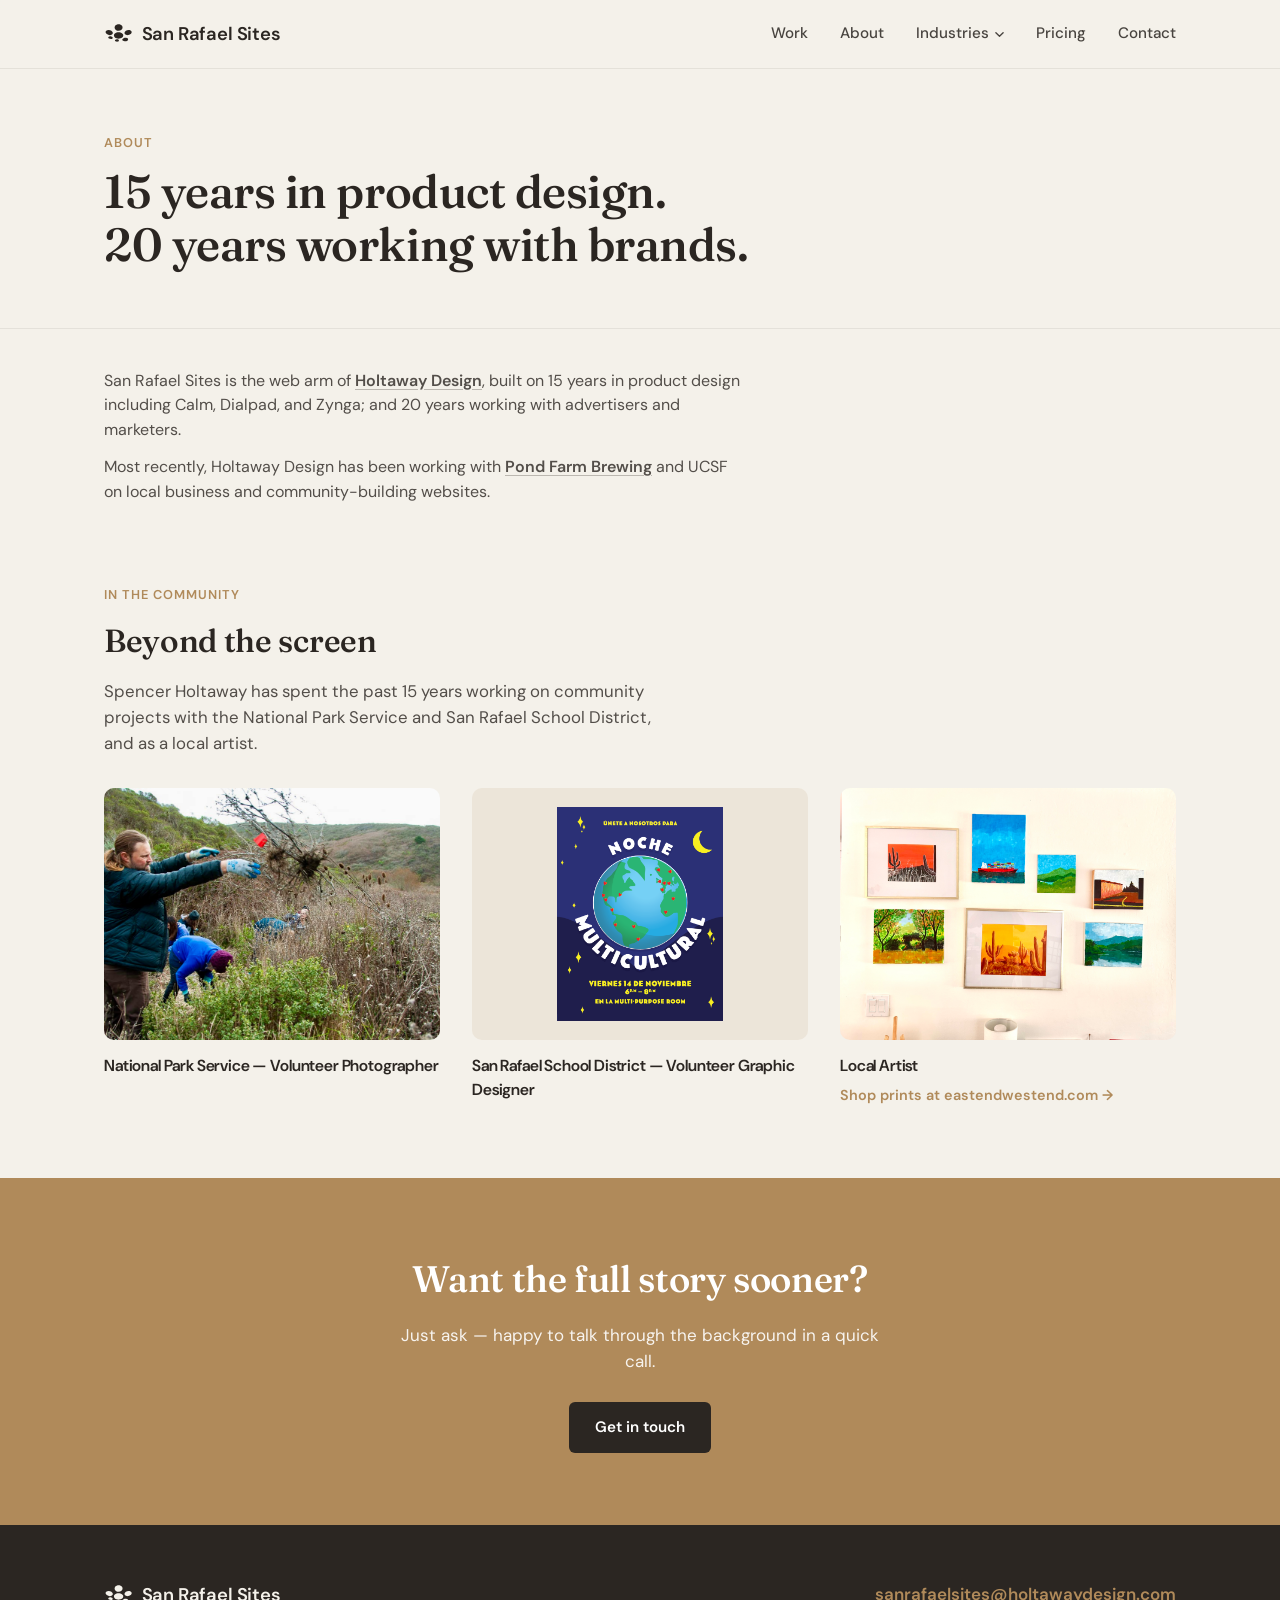
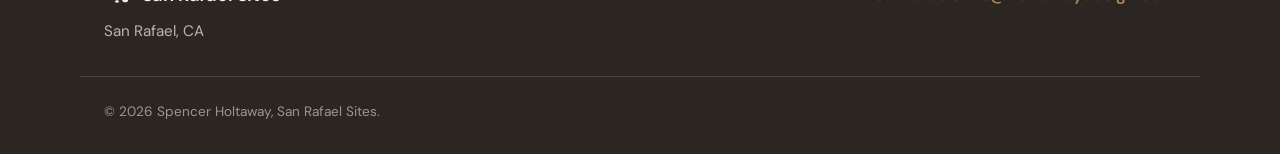
==== about/index.html @ 06382123 "Rename "Restaurants" to "Restaurants & Bars" in nav dropdown Matches the label already used everywhe" ====
<!DOCTYPE html>
<html lang="en">
<head>
  <meta charset="UTF-8">
  <meta name="viewport" content="width=device-width, initial-scale=1.0">
  <title>About | San Rafael Sites</title>
  <meta name="description" content="San Rafael Sites is a small web design studio in San Rafael, CA — 15 years in product design, 20 years working with brands.">
  <link rel="canonical" href="https://www.sanrafaelsites.com/about/">
  <link rel="icon" type="image/svg+xml" href="/assets/img/favicon.svg">

  <meta property="og:type" content="website">
  <meta property="og:site_name" content="San Rafael Sites">
  <meta property="og:title" content="About | San Rafael Sites">
  <meta property="og:description" content="San Rafael Sites is a small web design studio in San Rafael, CA — 15 years in product design, 20 years working with brands.">
  <meta property="og:url" content="https://www.sanrafaelsites.com/about/">
  <meta property="og:image" content="https://www.sanrafaelsites.com/assets/img/social/og-image.png">
  <meta name="twitter:card" content="summary_large_image">
  <meta name="twitter:title" content="About | San Rafael Sites">
  <meta name="twitter:description" content="San Rafael Sites is a small web design studio in San Rafael, CA — 15 years in product design, 20 years working with brands.">
  <meta name="twitter:image" content="https://www.sanrafaelsites.com/assets/img/social/og-image.png">

  <link rel="preconnect" href="https://fonts.googleapis.com">
  <link rel="preconnect" href="https://fonts.gstatic.com" crossorigin>
  <link href="https://fonts.googleapis.com/css2?family=DM+Sans:ital,opsz,wght@0,9..40,400;0,9..40,500;0,9..40,600;0,9..40,700;1,9..40,400&family=Fraunces:ital,opsz,wght,SOFT,WONK@0,9..144,400..600,0,0..1;0,9..144,400..600,100,0..1&display=swap" rel="stylesheet">

  <link rel="stylesheet" href="/styles.css">

  <script type="application/ld+json">
  {
    "@context": "https://schema.org",
    "@type": "ProfessionalService",
    "name": "San Rafael Sites",
    "description": "San Rafael Sites is a small web design studio in San Rafael, CA — 15 years in product design, 20 years working with brands.",
    "url": "https://www.sanrafaelsites.com/about/",
    "image": "https://www.sanrafaelsites.com/assets/img/social/og-image.png",
    "email": "sanrafaelsites@holtawaydesign.com",
    "priceRange": "$$",
    "areaServed": [
      { "@type": "City", "name": "San Rafael" },
      { "@type": "AdministrativeArea", "name": "Marin County" },
      { "@type": "AdministrativeArea", "name": "Bay Area" }
    ],
    "address": {
      "@type": "PostalAddress",
      "addressLocality": "San Rafael",
      "addressRegion": "CA",
      "addressCountry": "US"
    }
  }
  </script>
</head>
<body id="top">

  <svg style="display:none" aria-hidden="true">
    <symbol id="srs-mark" viewBox="212.42 -0.8 112.48 72.29">
      <path d="M274.15,57.89c-6.45.72-14.02-.71-18.76-5.46-4.43-4.44-4.08-10.72.52-14.89,5.87-5.31,15.29-6.22,22.63-4.05,5.73,1.69,12.43,6.38,11.31,13.21-1.18,7.09-9.39,10.5-15.71,11.2ZM301.5,54.51c-3.47-.47-7.2.03-10.38,1.51-3.76,1.75-7.57,6.1-3.68,9.8,2.76,2.61,7.33,3.02,10.94,2.62,4-.44,9.39-2.24,10.83-6.41,1.56-4.61-4.12-7.02-7.72-7.51ZM317.53,24.1c-5.54-2.1-12.37-.84-17.2,2.43-4.25,2.88-7.74,8.57-4,13.32,3.03,3.86,8.76,4.59,13.3,3.94,5.39-.77,11.57-3.86,13.56-9.28,1.71-4.67-1.33-8.77-5.66-10.41ZM282.57,22.49c4.4-3.77,5.88-9.95,2.85-15.06-3.49-5.87-11.04-8.23-17.52-7.19-6.7,1.07-13.42,6.31-12.97,13.67.82,13.04,19.2,15.82,27.64,8.58ZM221.32,26.53c-8.9,8.97,7.42,17.54,14.89,17.47,5.34-.05,12.51-2.95,11.77-9.49-1.27-10.76-19.53-15.17-26.66-7.98ZM239.02,48.65c-2.89-.38-7.25-.04-8.96,2.78-1.56,2.57.46,5.13,2.63,6.5,3.34,2.1,15.98,3.64,14.72-3.51-.68-3.61-5.2-5.35-8.39-5.77ZM265.76,60.71c-2.78-.35-6.73.02-8.69,2.33-1.69,2-.7,4.17,1.28,5.5,3.24,2.17,13.98,2.95,14.14-2.97-.04-3.18-4.18-4.54-6.72-4.86Z"/>
    </symbol>
  </svg>

  <header class="nav">
    <div class="wrap nav__inner">
      <a class="logo logo--row" href="/" aria-label="San Rafael Sites — home">
        <svg class="mark-icon" aria-hidden="true"><use href="#srs-mark"></use></svg>
        <span class="wordmark">San Rafael Sites</span>
      </a>

      <button class="nav__toggle" id="navToggle" aria-expanded="false" aria-controls="navMenu" aria-label="Toggle menu">
        <span></span><span></span><span></span>
      </button>

      <nav class="nav__links" id="navMenu">
        <a href="/work/">Work</a>
        <a href="/about/">About</a>
        <div class="nav__dropdown" id="navDropdown">
          <button class="nav__dropdown-toggle" id="dropdownToggle" type="button" aria-expanded="false" aria-controls="dropdownMenu">
            Industries
            <svg class="nav__dropdown-caret" viewBox="0 0 10 6" fill="none" aria-hidden="true"><path d="M1 1l4 4 4-4" stroke="currentColor" stroke-width="1.5" stroke-linecap="round" stroke-linejoin="round"/></svg>
          </button>
          <ul class="nav__dropdown-menu" id="dropdownMenu">
            <li><a href="/community-education/">Community &amp; Education</a></li>
            <li><a href="/dental-medical/">Dental &amp; Medical</a></li>
            <li><a href="/contractors/">Contractors</a></li>
            <li><a href="/salons/">Salons</a></li>
            <li><a href="/restaurants/">Restaurants &amp; Bars</a></li>
            <li><a href="/therapists/">Therapists</a></li>
          </ul>
        </div>
        <a href="/#pricing">Pricing</a>
        <a href="/#contact">Contact</a>
      </nav>
    </div>
  </header>

  <main>

    <section class="industry-hero">
      <div class="wrap">
        <p class="eyebrow">About</p>
        <h1>15 years in product design.<br>20 years working with brands.</h1>
      </div>
    </section>

    <section class="credibility-anchor">
      <div class="wrap">
        <p>San Rafael Sites is the web arm of <a href="https://www.holtawaydesign.com" target="_blank" rel="noopener">Holtaway Design</a>, built on 15 years in product design including Calm, Dialpad, and Zynga; and 20 years working with advertisers and marketers.</p>
        <p>Most recently, Holtaway Design has been working with <a href="/work/#pond-farm">Pond Farm Brewing</a> and UCSF on local business and community-building websites.</p>
      </div>
    </section>

    <section class="about-community">
      <div class="wrap">
        <p class="eyebrow">In the community</p>
        <h2>Beyond the screen</h2>
        <p class="about-community__dek">Spencer Holtaway has spent the past 15 years working on community projects with the National Park Service and San Rafael School District, and as a local artist.</p>
        <div class="about-community__grid">
          <div class="about-community__item">
            <div class="about-community__media">
              <img src="/assets/img/about/nps/MUBE_200120_SHO-96.jpg" alt="Spencer Holtaway volunteer photography for the National Park Service" loading="lazy">
            </div>
            <h3>National Park Service — Volunteer Photographer</h3>
          </div>
          <div class="about-community__item">
            <div class="about-community__media about-community__media--fit">
              <img src="/assets/img/about/srsd/psq_join-us-for-mcnight_ES.png" alt="San Rafael School District volunteer work" loading="lazy">
            </div>
            <h3>San Rafael School District — Volunteer Graphic Designer</h3>
          </div>
          <div class="about-community__item">
            <div class="about-community__media">
              <img src="/assets/img/about/local-artist/IMG_5096.jpeg" alt="A local art print by Spencer Holtaway" loading="lazy">
            </div>
            <h3>Local Artist</h3>
            <p class="about-community__link"><a href="https://www.eastendwestend.com" target="_blank" rel="noopener">Shop prints at eastendwestend.com &rarr;</a></p>
          </div>
        </div>
      </div>
    </section>

    <section class="industry-cta" id="contact">
      <div class="wrap industry-cta__inner">
        <h2>Want the full story sooner?</h2>
        <p>Just ask — happy to talk through the background in a quick call.</p>
        <a class="btn btn--primary" href="mailto:sanrafaelsites@holtawaydesign.com?subject=Question%20about%20San%20Rafael%20Sites">Get in touch</a>
      </div>
    </section>

  </main>

  <footer class="footer">
    <div class="wrap footer__inner">
      <div class="footer__col">
        <a class="logo logo--row" href="/" aria-label="San Rafael Sites">
          <svg class="mark-icon" aria-hidden="true"><use href="#srs-mark"></use></svg>
          <span class="wordmark">San Rafael Sites</span>
        </a>
        <p class="footer__location">San Rafael, CA</p>
      </div>

      <div class="footer__col footer__contact">
        <p><a href="mailto:sanrafaelsites@holtawaydesign.com">sanrafaelsites@holtawaydesign.com</a></p>
      </div>
    </div>
    <div class="wrap">
      <p class="footer__copy">&copy; <span id="year"></span> Spencer Holtaway, San Rafael Sites.</p>
    </div>
  </footer>

  <script src="/script.js"></script>
</body>
</html>
---- styles.css ----
/* ---------- Variables ---------- */
:root {
  --off-white: #F4F1EA;
  --gold: #B08A5A;
  --pink: #C98B7A;
  --teal: #3E5C63;
  --ink: #2B2622;

  --accent: var(--gold);
  --accent-ink: #ffffff;

  --font-body: "DM Sans", system-ui, sans-serif;
  --font-head: "Fraunces", Georgia, serif;

  --wrap: 1120px;
  --gap: 1.5rem;
}

/* ---------- Reset ---------- */
* { box-sizing: border-box; }
html { scroll-behavior: smooth; }
body {
  margin: 0;
  background: var(--off-white);
  color: var(--ink);
  font-family: var(--font-body);
  font-size: 17px;
  line-height: 1.55;
  -webkit-font-smoothing: antialiased;
}
img, svg { max-width: 100%; display: block; }
a { color: inherit; text-decoration: none; }
ul, ol, dl { margin: 0; padding: 0; }
h1, h2, h3, p { margin: 0; }

.wrap {
  max-width: var(--wrap);
  margin: 0 auto;
  padding: 0 1.5rem;
}

h1, h2, h3 {
  font-family: var(--font-head);
  font-variation-settings: "WONK" 0.4, "opsz" 40;
  font-weight: 550;
  letter-spacing: -0.01em;
}

.eyebrow {
  font-family: var(--font-body);
  font-size: 0.8rem;
  font-weight: 600;
  letter-spacing: 0.08em;
  text-transform: uppercase;
  color: var(--gold);
  margin-bottom: 0.75rem;
}

/* ---------- Logo ---------- */
.mark-icon {
  width: 28px;
  aspect-ratio: 112.48 / 72.29;
  height: auto;
  color: var(--ink);
  fill: currentColor;
}
.mark-icon--lg {
  width: 64px;
  color: var(--gold);
}

.wordmark {
  font-family: var(--font-body);
  font-weight: 600;
  font-size: 1.15rem;
  letter-spacing: -0.01em;
}
.wordmark--lg {
  font-size: clamp(2rem, 5vw, 2.625rem);
  line-height: 1;
}

.logo {
  display: inline-flex;
  align-items: center;
  gap: 0.6rem;
}
.logo--row .mark-icon { margin-top: -2px; }

.logo--stack {
  flex-direction: column;
  gap: 0.66rem;
}

/* ---------- Promo banner ---------- */
.promo-banner {
  background: var(--ink);
  color: var(--off-white);
}
.promo-banner__inner {
  display: flex;
  align-items: baseline;
  justify-content: center;
  gap: 0.5rem;
  padding: 0.65rem 1.5rem;
  font-size: 0.85rem;
  text-align: center;
}
.promo-banner__name {
  font-weight: 500;
}
.promo-banner__price {
  color: var(--gold);
  font-weight: 600;
}
.promo-banner__arrow {
  opacity: 0.6;
  transition: transform 0.15s ease;
}
.promo-banner__inner:hover .promo-banner__arrow {
  transform: translateX(3px);
}

/* ---------- Nav ---------- */
.nav {
  position: sticky;
  top: 0;
  z-index: 50;
  background: rgba(244, 241, 234, 0.92);
  backdrop-filter: blur(6px);
  border-bottom: 1px solid rgba(43, 38, 34, 0.08);
}
.nav__inner {
  display: flex;
  align-items: center;
  justify-content: space-between;
  height: 68px;
}
.nav__links {
  display: flex;
  align-items: center;
  gap: 2rem;
  font-weight: 500;
  font-size: 0.95rem;
}
.nav__links a {
  opacity: 0.85;
  transition: opacity 0.15s ease;
}
.nav__links a:hover { opacity: 1; }

.nav__dropdown {
  position: relative;
}
.nav__dropdown-toggle {
  display: inline-flex;
  align-items: center;
  gap: 0.35rem;
  background: none;
  border: none;
  padding: 0;
  margin: 0;
  font: inherit;
  color: inherit;
  cursor: pointer;
  opacity: 0.85;
  transition: opacity 0.15s ease;
}
.nav__dropdown-toggle:hover { opacity: 1; }
.nav__dropdown-caret {
  width: 9px;
  height: 9px;
  transition: transform 0.15s ease;
}
.nav__dropdown.is-open .nav__dropdown-toggle { opacity: 1; }
.nav__dropdown.is-open .nav__dropdown-caret { transform: rotate(180deg); }

.nav__dropdown-menu {
  position: absolute;
  top: calc(100% + 14px);
  left: 50%;
  transform: translateX(-50%) translateY(-6px);
  min-width: 190px;
  background: var(--off-white);
  border: 1px solid rgba(43, 38, 34, 0.08);
  border-radius: 8px;
  box-shadow: 0 12px 28px rgba(43, 38, 34, 0.14);
  padding: 0.4rem;
  list-style: none;
  opacity: 0;
  pointer-events: none;
  transition: opacity 0.15s ease, transform 0.15s ease;
  z-index: 60;
}
.nav__dropdown.is-open .nav__dropdown-menu {
  opacity: 1;
  pointer-events: auto;
  transform: translateX(-50%) translateY(0);
}
.nav__dropdown-menu a {
  display: block;
  padding: 0.6rem 0.75rem;
  border-radius: 5px;
  font-size: 0.9rem;
}
.nav__dropdown-menu a:hover { background: rgba(43, 38, 34, 0.05); }

.nav__toggle {
  display: none;
  flex-direction: column;
  justify-content: center;
  gap: 5px;
  width: 32px;
  height: 32px;
  background: none;
  border: none;
  cursor: pointer;
  padding: 0;
}
.nav__toggle span {
  display: block;
  height: 2px;
  width: 100%;
  background: var(--ink);
  border-radius: 1px;
}

/* ---------- Buttons ---------- */
.btn {
  display: inline-flex;
  align-items: center;
  justify-content: center;
  padding: 0.85rem 1.6rem;
  border-radius: 6px;
  font-weight: 600;
  font-size: 0.95rem;
  transition: transform 0.15s ease, background 0.15s ease, border-color 0.15s ease;
}
.btn--primary {
  background: var(--accent);
  color: var(--accent-ink);
}
.btn--primary:hover { transform: translateY(-1px); }
.btn--ghost {
  border: 1px solid rgba(43, 38, 34, 0.25);
  color: var(--ink);
}
.btn--ghost:hover { border-color: var(--ink); }

/* ---------- Hero ---------- */
.hero {
  position: relative;
  padding: 5rem 0 6rem;
  overflow: hidden;
}
.hero::before {
  content: "";
  position: absolute;
  inset: 0;
  opacity: 0.05;
  pointer-events: none;
  background-image: url("data:image/svg+xml;utf8,<svg xmlns='http://www.w3.org/2000/svg' width='200' height='200'><filter id='n'><feTurbulence type='fractalNoise' baseFrequency='0.9' numOctaves='2' stitchTiles='stitch'/><feColorMatrix type='matrix' values='0 0 0 0 0  0 0 0 0 0  0 0 0 0 0  0 0 0 0.4 0'/></filter><rect width='100%' height='100%' filter='url(%23n)'/></svg>");
}
.hero__inner {
  text-align: center;
  display: flex;
  flex-direction: column;
  align-items: center;
  position: relative;
}
.hero__headline {
  margin-top: 2.5rem;
  font-size: clamp(2rem, 5vw, 3.1rem);
  max-width: 720px;
  line-height: 1.15;
}
.hero__sub {
  margin-top: 1.25rem;
  font-size: 1.1rem;
  max-width: 540px;
  opacity: 0.85;
}
.hero__actions {
  margin-top: 2.25rem;
  display: flex;
  gap: 1rem;
  flex-wrap: wrap;
  justify-content: center;
}

/* ---------- Work / case studies ---------- */
.work__intro {
  padding-top: 4.5rem;
}

.case-study {
  background: var(--ink);
  color: var(--off-white);
  padding: 3rem 0;
}
.case-study:has(.case-study__more) {
  padding-bottom: 0;
}
.case-study + .case-study {
  margin-top: 0.75rem;
}
.case-study__title {
  font-size: clamp(1.8rem, 4vw, 2.5rem);
  color: var(--off-white);
}
.case-study__dek {
  margin-top: 0.75rem;
  font-size: 1.1rem;
  opacity: 0.85;
  max-width: 560px;
}

.case-study__media {
  margin-top: 2.5rem;
  border-radius: 10px;
  overflow: hidden;
  display: flex;
  align-items: center;
  justify-content: center;
}
.case-study__media:has(.case-study__media-placeholder) {
  aspect-ratio: 16 / 9;
  background: rgba(244, 241, 234, 0.06);
  border: 1px dashed rgba(244, 241, 234, 0.25);
}
.case-study__media img,
.case-study__media video {
  width: 100%;
  height: auto;
  display: block;
}
.case-study__media-placeholder {
  color: rgba(244, 241, 234, 0.45);
  font-size: 0.9rem;
  letter-spacing: 0.02em;
}

.case-study__grid {
  margin-top: 3rem;
  display: grid;
  grid-template-columns: 1fr;
  gap: 2.5rem;
}
.case-study__meta dl div {
  padding: 1rem 0;
  border-top: 1px solid rgba(244, 241, 234, 0.15);
}
.case-study__meta dl div:first-child { border-top: none; }
.case-study__meta dt {
  font-size: 0.8rem;
  text-transform: uppercase;
  letter-spacing: 0.06em;
  opacity: 0.6;
  margin-bottom: 0.35rem;
}
.case-study__meta dd { margin: 0; }
.case-study__body p {
  margin-bottom: 1.1rem;
  opacity: 0.9;
}
.case-study__body p:last-child { margin-bottom: 0; }

.case-study__link {
  display: block;
  margin-top: 1.25rem;
  text-align: right;
  font-weight: 600;
  color: var(--gold);
}

.case-study__more {
  margin-top: 2.5rem;
  padding: 2.25rem 0;
  border-top: 1px solid rgba(244, 241, 234, 0.15);
  text-align: center;
}
.case-study__more .btn--ghost {
  border-color: rgba(244, 241, 234, 0.3);
  color: var(--off-white);
}
.case-study__more .btn--ghost:hover {
  border-color: var(--off-white);
}

/* ---------- Credibility ---------- */
.credibility { padding: 4.5rem 0; }
.credibility__grid {
  margin-top: 2rem;
  display: grid;
  grid-template-columns: 1fr;
  gap: 2rem;
}
.credibility__item h3 {
  font-size: 1.2rem;
  margin-bottom: 0.4rem;
}
.credibility__item p { opacity: 0.8; }

/* ---------- Process ---------- */
.process {
  background: var(--off-white);
  padding: 4.5rem 0;
  border-top: 3px solid var(--pink);
}
.process__list {
  margin-top: 2rem;
  display: grid;
  grid-template-columns: 1fr;
  gap: 2.25rem;
  list-style: none;
}
.process__num {
  font-family: var(--font-head);
  font-size: 1.6rem;
  color: var(--gold);
  display: block;
  margin-bottom: 0.5rem;
}
.process__list h3 {
  font-size: 1.15rem;
  margin-bottom: 0.4rem;
}
.process__list p { opacity: 0.85; }

/* ---------- Pricing ---------- */
.pricing {
  padding: 4.5rem 0;
}
.pricing__title {
  margin-top: 3.5rem;
  font-size: clamp(1.8rem, 4vw, 2.3rem);
}
.pricing__industries {
  margin-top: 0;
}
.pricing__industries-title {
  font-size: clamp(1.8rem, 4vw, 2.3rem);
  margin-bottom: 1.5rem;
}
.pricing__industries-grid {
  display: grid;
  grid-template-columns: 1fr;
  gap: 1rem;
}
.pricing__industry-card {
  position: relative;
  display: flex;
  flex-direction: column;
  gap: 0.5rem;
  padding: 1.5rem 1.75rem;
  background: var(--ink);
  color: var(--off-white);
  border: 1px solid transparent;
  border-radius: 10px;
  transition: border-color 0.15s ease, transform 0.15s ease;
}
.pricing__industry-card:hover {
  border-color: var(--gold);
  transform: translateY(-2px);
}
.pricing__industry-name {
  font-family: var(--font-head);
  font-size: 1.4rem;
  color: var(--off-white);
}
.pricing__industry-price {
  font-family: var(--font-head);
  font-size: 1.5rem;
  color: var(--gold);
}
.pricing__industry-discount {
  font-size: 1.3rem;
  font-weight: 700;
  color: var(--gold);
}
.pricing__industry-arrow {
  position: absolute;
  right: 1.25rem;
  bottom: 1.25rem;
  color: var(--gold);
  font-size: 1.2rem;
  opacity: 0;
  transform: translate(-4px, 4px);
  transition: opacity 0.15s ease, transform 0.15s ease;
}
.pricing__industry-card:hover .pricing__industry-arrow {
  opacity: 1;
  transform: translate(0, 0);
}
@media (min-width: 640px) {
  .pricing__industries-grid {
    grid-template-columns: repeat(2, 1fr);
  }
}
@media (min-width: 900px) {
  .pricing__industries-grid {
    grid-template-columns: repeat(3, 1fr);
  }
}
.pricing__dek {
  margin-top: 0.75rem;
  font-size: 1.05rem;
  opacity: 0.8;
  max-width: 480px;
}
.pricing__hosting-note {
  margin-top: 1.5rem;
  font-size: 0.9rem;
  opacity: 0.65;
  max-width: 560px;
}

.pricing__base {
  margin-top: 2.5rem;
  display: flex;
  align-items: baseline;
  justify-content: space-between;
  gap: 1.5rem;
  padding: 1.5rem 1.75rem;
  background: var(--ink);
  color: var(--off-white);
  border-radius: 10px;
}
.pricing__base-label {
  display: flex;
  flex-direction: column;
  gap: 0.3rem;
}
.pricing__base-name {
  font-family: var(--font-head);
  font-size: 1.3rem;
}
.pricing__base-note {
  font-size: 0.85rem;
  opacity: 0.6;
}
.pricing__base-prices {
  display: flex;
  flex-direction: column;
  align-items: flex-end;
  gap: 0.15rem;
}
.pricing__base-was {
  font-size: 1rem;
  text-decoration: line-through;
  opacity: 0.5;
  white-space: nowrap;
  cursor: pointer;
}
.pricing__base-was:hover {
  opacity: 0.8;
}
@media (min-width: 640px) {
  .pricing__base {
    align-items: flex-start;
  }
  .pricing__base-prices {
    margin-top: 0.55rem;
    flex-direction: row;
    align-items: baseline;
    gap: 0.85rem;
  }
}
.pricing__base-price {
  font-family: var(--font-head);
  font-size: 2rem;
  color: var(--gold);
  white-space: nowrap;
}

.pricing__addons {
  margin-top: 0.5rem;
  list-style: none;
}
.pricing__addons li {
  display: flex;
  align-items: baseline;
  justify-content: space-between;
  gap: 1.5rem;
  padding: 1.1rem 1.75rem;
  border-top: 1px solid rgba(43, 38, 34, 0.1);
}
.pricing__addon-name {
  font-size: 1rem;
}
.pricing__addon-name small {
  display: inline;
  opacity: 0.65;
  font-size: 0.9em;
}
.pricing__addon-price {
  font-weight: 600;
  white-space: nowrap;
  flex-shrink: 0;
}

.pricing__breakdown {
  margin-top: 1.5rem;
}
.pricing__breakdown li {
  align-items: flex-start;
}
.pricing__breakdown-caption {
  display: block;
  margin-top: 0.3rem;
  font-size: 0.85rem;
  opacity: 0.6;
  font-weight: 400;
}
.pricing__breakdown-subtotal {
  font-weight: 600;
  border-top: 1px solid rgba(43, 38, 34, 0.25) !important;
}
.pricing__breakdown-subtotal,
.pricing__breakdown-discount {
  align-items: baseline !important;
}
.pricing__breakdown-discount .pricing__addon-name,
.pricing__breakdown-discount .pricing__addon-price {
  color: var(--gold);
  font-weight: 600;
}

.pricing__breakdown-final {
  align-items: flex-start !important;
  background: var(--ink);
  color: var(--off-white);
  padding: 1.5rem 1.75rem;
  border-radius: 0 0 10px 10px;
  border-top: none !important;
  margin-top: 0.5rem;
  scroll-margin-top: 90px;
}
.pricing__breakdown-final .pricing__addon-name {
  font-weight: 600;
  font-size: 1.1rem;
  color: var(--off-white);
}
.pricing__breakdown-final .pricing__addon-price {
  font-family: var(--font-head);
  font-size: 1.6rem;
  color: var(--gold);
}
.pricing__breakdown-final .pricing__breakdown-caption {
  color: var(--off-white);
  opacity: 0.75;
  max-width: 560px;
  margin-top: 0.75rem;
  font-size: 0.9rem;
}
.pricing__breakdown-final .pricing__hosting-note {
  color: var(--off-white);
  opacity: 0.55;
  max-width: 560px;
  margin-top: 0.75rem;
}
.pricing__breakdown-final-prices {
  display: flex;
  flex-direction: column;
  align-items: flex-end;
  gap: 0.85rem;
}
.pricing__breakdown-final-prices .pricing__base-was {
  margin-top: 0.15rem;
  cursor: default;
}
.pricing__breakdown-final-prices .pricing__base-was:hover {
  opacity: 0.5;
}
.pricing__breakdown-cta {
  margin-top: 0.4rem;
  white-space: nowrap;
}

/* ---------- Footer ---------- */
.footer {
  padding: 3.5rem 0 2rem;
  background: var(--ink);
  color: var(--off-white);
}
.footer .mark-icon {
  color: var(--off-white);
}
.footer__inner {
  display: flex;
  flex-direction: column;
  gap: 1.5rem;
  padding-bottom: 2rem;
  border-bottom: 1px solid rgba(244, 241, 234, 0.15);
}
.footer__location {
  margin-top: 0.6rem;
  opacity: 0.7;
  font-size: 0.95rem;
}
.footer__contact a {
  font-weight: 600;
  color: var(--gold);
}
.footer__copy {
  margin-top: 1.5rem;
  font-size: 0.85rem;
  opacity: 0.55;
}

/* ---------- Breakpoints ---------- */
@media (min-width: 640px) {
  .credibility__grid {
    grid-template-columns: 1fr 1fr;
  }
  .process__list {
    grid-template-columns: repeat(3, 1fr);
  }
}

@media (min-width: 860px) {
  .case-study__grid {
    grid-template-columns: 0.9fr 1.1fr;
    gap: 4rem;
  }
  .footer__inner {
    flex-direction: row;
    justify-content: space-between;
    align-items: flex-start;
  }
}

@media (max-width: 720px) {
  .nav__links {
    position: absolute;
    top: 68px;
    left: 0;
    right: 0;
    background: var(--off-white);
    flex-direction: column;
    align-items: flex-start;
    padding: 1.5rem;
    gap: 1.25rem;
    border-bottom: 1px solid rgba(43, 38, 34, 0.08);
    transform: translateY(-8px);
    opacity: 0;
    pointer-events: none;
    transition: opacity 0.15s ease, transform 0.15s ease;
  }
  .nav__dropdown {
    width: 100%;
  }
  .nav__dropdown-menu {
    position: static;
    transform: none;
    box-shadow: none;
    border: none;
    background: none;
    padding: 0.5rem 0 0 0.25rem;
    margin-top: 0.5rem;
    display: none;
  }
  .nav__dropdown.is-open .nav__dropdown-menu {
    display: block;
    opacity: 1;
    pointer-events: auto;
    transform: none;
  }
  .nav__dropdown-menu a {
    padding: 0.5rem 0;
    opacity: 0.75;
  }
  .nav__links.is-open {
    opacity: 1;
    transform: translateY(0);
    pointer-events: auto;
  }
  .nav__toggle { display: flex; }
}

/* ==========================================================================
   Industry landing pages (/dental-medical, /contractors, /salons, /restaurants)
   Additive only — reuses the tokens/components above, does not modify them.
   ========================================================================== */

/* ---------- Industry hero ---------- */
.industry-hero {
  position: relative;
  padding: 4rem 0 3.5rem;
  overflow: hidden;
  border-bottom: 1px solid rgba(43, 38, 34, 0.08);
}
.industry-hero h1 {
  margin-top: 0.75rem;
  max-width: 680px;
  font-size: clamp(2rem, 5vw, 2.9rem);
  line-height: 1.15;
}
.industry-hero__sub {
  margin-top: 1.1rem;
  font-size: 1.1rem;
  opacity: 0.85;
  max-width: 560px;
}
.industry-hero__actions {
  margin-top: 2rem;
  display: flex;
  gap: 1rem;
  flex-wrap: wrap;
}

.industry-hero__grid {
  display: grid;
  grid-template-columns: 1fr;
  gap: 2.5rem;
  align-items: center;
}
.industry-hero__media {
  aspect-ratio: 4 / 3;
  border-radius: 10px;
  overflow: hidden;
  display: flex;
  align-items: center;
  justify-content: center;
}
.industry-hero__media:has(.industry-hero__media-placeholder) {
  border: 1px dashed rgba(43, 38, 34, 0.25);
  background: rgba(43, 38, 34, 0.04);
}
.industry-hero__media-placeholder {
  color: rgba(43, 38, 34, 0.4);
  font-size: 0.9rem;
  letter-spacing: 0.02em;
}
.industry-hero__media img {
  width: 100%;
  height: 100%;
  object-fit: cover;
}

@media (min-width: 860px) {
  .industry-hero__grid {
    grid-template-columns: 1fr 0.85fr;
  }
}

/* ---------- Package contents ---------- */
.package {
  background: var(--ink);
  color: var(--off-white);
  padding: 4.5rem 0;
}
.package .eyebrow { color: var(--gold); }
.package__title {
  font-size: clamp(1.7rem, 4vw, 2.2rem);
  color: var(--off-white);
}
.package__grid {
  margin-top: 2.5rem;
  display: grid;
  grid-template-columns: 1fr;
  gap: 2.5rem;
}
.package__group h3 {
  font-size: 1rem;
  text-transform: uppercase;
  letter-spacing: 0.06em;
  opacity: 0.6;
  margin-bottom: 1rem;
}
.package__group ul {
  list-style: none;
}
.package__group li {
  padding: 0.7rem 0;
  border-top: 1px solid rgba(244, 241, 234, 0.15);
}
.package__group li:first-of-type {
  border-top: none;
}

/* ---------- Value prop / marketing blurb ---------- */
.value-prop {
  padding: 4.5rem 0;
  border-top: 3px solid var(--pink);
}
.value-prop__text {
  font-family: var(--font-head);
  font-size: clamp(1.3rem, 3vw, 1.75rem);
  font-weight: 500;
  line-height: 1.4;
  max-width: 760px;
}

/* ---------- Credibility anchor ---------- */
.credibility-anchor {
  padding: 2.5rem 0;
}
.credibility-anchor p {
  font-size: 1rem;
  opacity: 0.8;
  max-width: 640px;
}
.credibility-anchor a {
  font-weight: 600;
  opacity: 1;
  text-decoration: underline;
  text-underline-offset: 3px;
  text-decoration-color: rgba(43, 38, 34, 0.35);
}
.credibility-anchor p + p {
  margin-top: 0.75rem;
}

/* ---------- About: community ---------- */
.about-community {
  padding: 2.5rem 0 4.5rem;
}
.about-community h2 {
  margin-top: 0.5rem;
  font-size: clamp(1.6rem, 3.5vw, 2rem);
}
.about-community__dek {
  margin-top: 0.75rem;
  font-size: 1.05rem;
  opacity: 0.8;
  max-width: 560px;
}
.about-community__grid {
  margin-top: 2rem;
  display: grid;
  grid-template-columns: 1fr;
  gap: 2rem;
}
@media (min-width: 640px) {
  .about-community__grid {
    grid-template-columns: repeat(2, 1fr);
  }
}
@media (min-width: 900px) {
  .about-community__grid {
    grid-template-columns: repeat(3, 1fr);
  }
}
.about-community__media {
  aspect-ratio: 4 / 3;
  border-radius: 10px;
  overflow: hidden;
  display: flex;
  align-items: center;
  justify-content: center;
}
.about-community__media img {
  width: 100%;
  height: 100%;
  object-fit: cover;
}
.about-community__media--fit {
  background: rgba(176, 138, 90, 0.12);
}
.about-community__media--fit img {
  width: 85%;
  height: 85%;
  object-fit: contain;
}
.about-community__media-placeholder {
  color: rgba(43, 38, 34, 0.4);
  font-size: 0.9rem;
  letter-spacing: 0.02em;
}
.about-community__item h3 {
  margin-top: 0.85rem;
  font-family: var(--font-body);
  font-size: 1rem;
  font-weight: 600;
}
.about-community__link {
  margin-top: 0.35rem;
  font-size: 0.9rem;
}
.about-community__link a {
  color: var(--gold);
  font-weight: 600;
}

/* ---------- Industry pricing ---------- */
.industry-pricing {
  padding: 4.5rem 0;
}
.industry-pricing__title {
  font-size: clamp(1.8rem, 4vw, 2.3rem);
}
.industry-pricing__note {
  margin-top: 0.75rem;
  font-size: 0.95rem;
  opacity: 0.7;
}

/* ---------- Industry CTA ---------- */
.industry-cta {
  background: var(--gold);
  color: #fff;
  padding: 4.5rem 0;
  text-align: center;
}
.industry-cta__inner {
  display: flex;
  flex-direction: column;
  align-items: center;
}
.industry-cta h2 {
  font-size: clamp(1.7rem, 4vw, 2.3rem);
  color: #fff;
  max-width: 560px;
}
.industry-cta p {
  margin-top: 0.9rem;
  opacity: 0.9;
  max-width: 480px;
}
.industry-cta .btn--primary {
  margin-top: 1.75rem;
  background: var(--ink);
}

@media (min-width: 640px) {
  .package__grid {
    grid-template-columns: 1fr 1fr;
    gap: 3rem;
  }
}
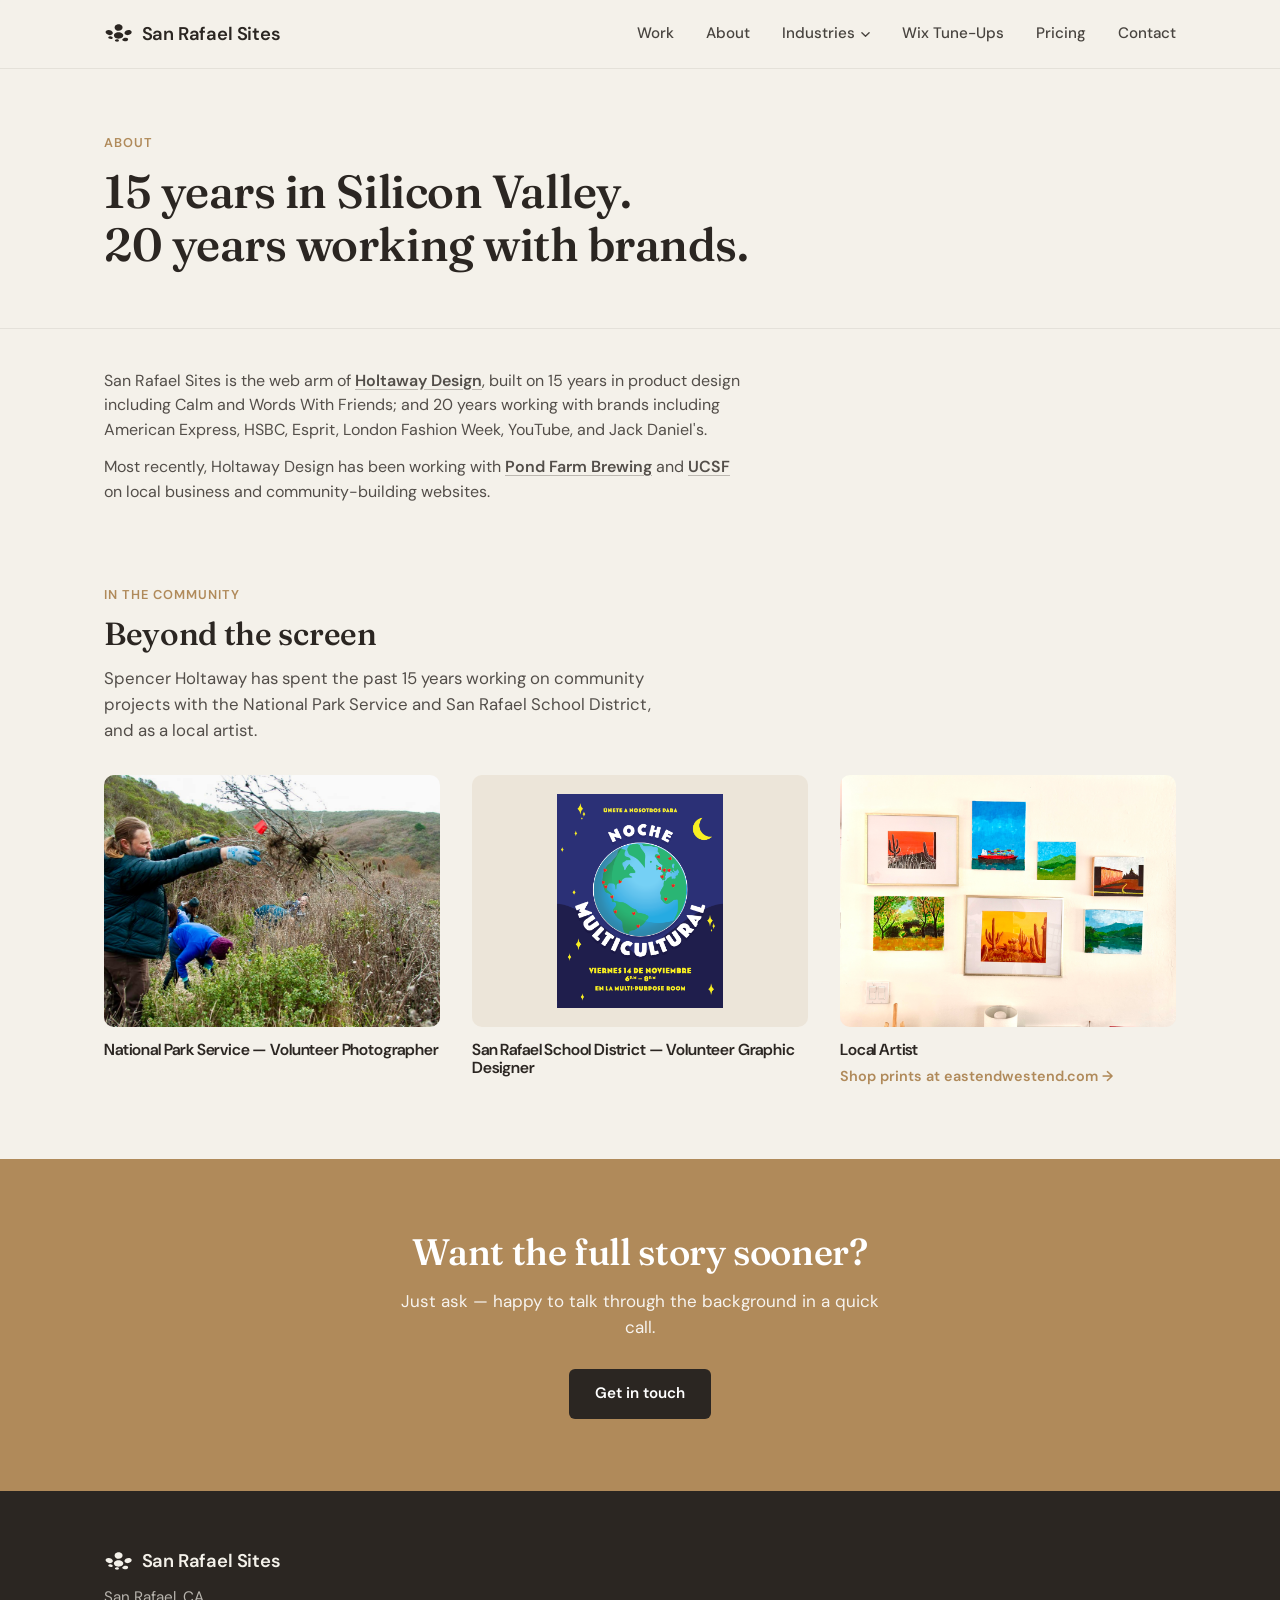
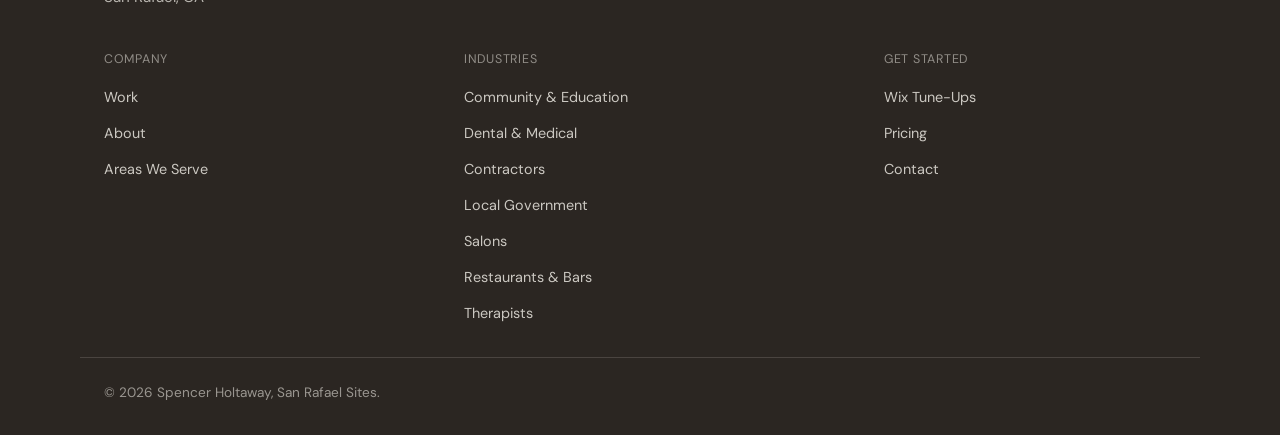
==== commit 5c55b174: "Update About page bio, add areas-we-serve and llms.txt, misc site updates Co-Authored-By: Claude Son" ====
--- a/about/index.html
+++ b/about/index.html
@@ -1,22 +1,31 @@
 <!DOCTYPE html>
 <html lang="en">
 <head>
+  <!-- Google tag (gtag.js) -->
+  <script async src="https://www.googletagmanager.com/gtag/js?id=G-Z8TMT9YLQB"></script>
+  <script>
+    window.dataLayer = window.dataLayer || [];
+    function gtag(){dataLayer.push(arguments);}
+    gtag("js", new Date());
+    gtag("config", "G-Z8TMT9YLQB");
+  </script>
+
   <meta charset="UTF-8">
   <meta name="viewport" content="width=device-width, initial-scale=1.0">
   <title>About | San Rafael Sites</title>
-  <meta name="description" content="San Rafael Sites is a small web design studio in San Rafael, CA — 15 years in product design, 20 years working with brands.">
+  <meta name="description" content="San Rafael Sites is a small web design studio in San Rafael, CA — 15 years in Silicon Valley, 20 years working with brands.">
   <link rel="canonical" href="https://www.sanrafaelsites.com/about/">
   <link rel="icon" type="image/svg+xml" href="/assets/img/favicon.svg">
 
   <meta property="og:type" content="website">
   <meta property="og:site_name" content="San Rafael Sites">
   <meta property="og:title" content="About | San Rafael Sites">
-  <meta property="og:description" content="San Rafael Sites is a small web design studio in San Rafael, CA — 15 years in product design, 20 years working with brands.">
+  <meta property="og:description" content="San Rafael Sites is a small web design studio in San Rafael, CA — 15 years in Silicon Valley, 20 years working with brands.">
   <meta property="og:url" content="https://www.sanrafaelsites.com/about/">
   <meta property="og:image" content="https://www.sanrafaelsites.com/assets/img/social/og-image.png">
   <meta name="twitter:card" content="summary_large_image">
   <meta name="twitter:title" content="About | San Rafael Sites">
-  <meta name="twitter:description" content="San Rafael Sites is a small web design studio in San Rafael, CA — 15 years in product design, 20 years working with brands.">
+  <meta name="twitter:description" content="San Rafael Sites is a small web design studio in San Rafael, CA — 15 years in Silicon Valley, 20 years working with brands.">
   <meta name="twitter:image" content="https://www.sanrafaelsites.com/assets/img/social/og-image.png">
 
   <link rel="preconnect" href="https://fonts.googleapis.com">
@@ -30,14 +39,18 @@
     "@context": "https://schema.org",
     "@type": "ProfessionalService",
     "name": "San Rafael Sites",
-    "description": "San Rafael Sites is a small web design studio in San Rafael, CA — 15 years in product design, 20 years working with brands.",
+    "description": "San Rafael Sites is a small web design studio in San Rafael, CA — 15 years in Silicon Valley, 20 years working with brands.",
     "url": "https://www.sanrafaelsites.com/about/",
     "image": "https://www.sanrafaelsites.com/assets/img/social/og-image.png",
     "email": "sanrafaelsites@holtawaydesign.com",
     "priceRange": "$$",
     "areaServed": [
       { "@type": "City", "name": "San Rafael" },
+      { "@type": "City", "name": "San Anselmo" },
+      { "@type": "City", "name": "Fairfax" },
+      { "@type": "City", "name": "Novato" },
       { "@type": "AdministrativeArea", "name": "Marin County" },
+      { "@type": "AdministrativeArea", "name": "Sonoma County" },
       { "@type": "AdministrativeArea", "name": "Bay Area" }
     ],
     "address": {
@@ -51,6 +64,8 @@
 </head>
 <body id="top">
 
+  <a href="#main" class="skip-link">Skip to main content</a>
+
   <svg style="display:none" aria-hidden="true">
     <symbol id="srs-mark" viewBox="212.42 -0.8 112.48 72.29">
       <path d="M274.15,57.89c-6.45.72-14.02-.71-18.76-5.46-4.43-4.44-4.08-10.72.52-14.89,5.87-5.31,15.29-6.22,22.63-4.05,5.73,1.69,12.43,6.38,11.31,13.21-1.18,7.09-9.39,10.5-15.71,11.2ZM301.5,54.51c-3.47-.47-7.2.03-10.38,1.51-3.76,1.75-7.57,6.1-3.68,9.8,2.76,2.61,7.33,3.02,10.94,2.62,4-.44,9.39-2.24,10.83-6.41,1.56-4.61-4.12-7.02-7.72-7.51ZM317.53,24.1c-5.54-2.1-12.37-.84-17.2,2.43-4.25,2.88-7.74,8.57-4,13.32,3.03,3.86,8.76,4.59,13.3,3.94,5.39-.77,11.57-3.86,13.56-9.28,1.71-4.67-1.33-8.77-5.66-10.41ZM282.57,22.49c4.4-3.77,5.88-9.95,2.85-15.06-3.49-5.87-11.04-8.23-17.52-7.19-6.7,1.07-13.42,6.31-12.97,13.67.82,13.04,19.2,15.82,27.64,8.58ZM221.32,26.53c-8.9,8.97,7.42,17.54,14.89,17.47,5.34-.05,12.51-2.95,11.77-9.49-1.27-10.76-19.53-15.17-26.66-7.98ZM239.02,48.65c-2.89-.38-7.25-.04-8.96,2.78-1.56,2.57.46,5.13,2.63,6.5,3.34,2.1,15.98,3.64,14.72-3.51-.68-3.61-5.2-5.35-8.39-5.77ZM265.76,60.71c-2.78-.35-6.73.02-8.69,2.33-1.69,2-.7,4.17,1.28,5.5,3.24,2.17,13.98,2.95,14.14-2.97-.04-3.18-4.18-4.54-6.72-4.86Z"/>
@@ -80,30 +95,32 @@
             <li><a href="/community-education/">Community &amp; Education</a></li>
             <li><a href="/dental-medical/">Dental &amp; Medical</a></li>
             <li><a href="/contractors/">Contractors</a></li>
+            <li><a href="/local-government-contracts/">Local Government Contracts</a></li>
             <li><a href="/salons/">Salons</a></li>
             <li><a href="/restaurants/">Restaurants &amp; Bars</a></li>
             <li><a href="/therapists/">Therapists</a></li>
           </ul>
         </div>
+        <a href="/wix-tune-ups/">Wix Tune-Ups</a>
         <a href="/#pricing">Pricing</a>
         <a href="/#contact">Contact</a>
       </nav>
     </div>
   </header>
 
-  <main>
+  <main id="main" tabindex="-1">
 
     <section class="industry-hero">
       <div class="wrap">
         <p class="eyebrow">About</p>
-        <h1>15 years in product design.<br>20 years working with brands.</h1>
+        <h1>15 years in Silicon Valley.<br>20 years working with brands.</h1>
       </div>
     </section>
 
     <section class="credibility-anchor">
       <div class="wrap">
-        <p>San Rafael Sites is the web arm of <a href="https://www.holtawaydesign.com" target="_blank" rel="noopener">Holtaway Design</a>, built on 15 years in product design including Calm, Dialpad, and Zynga; and 20 years working with advertisers and marketers.</p>
-        <p>Most recently, Holtaway Design has been working with <a href="/work/#pond-farm">Pond Farm Brewing</a> and UCSF on local business and community-building websites.</p>
+        <p>San Rafael Sites is the web arm of <a href="https://www.holtawaydesign.com" target="_blank" rel="noopener">Holtaway Design<span class="sr-only"> (opens in a new tab)</span></a>, built on 15 years in product design including Calm and Words With Friends; and 20 years working with brands including American Express, HSBC, Esprit, London Fashion Week, YouTube, and Jack Daniel's.</p>
+        <p>Most recently, Holtaway Design has been working with <a href="/work/#pond-farm">Pond Farm Brewing</a> and <a href="/work/#ucsf-liver-expo">UCSF</a> on local business and community-building websites.</p>
       </div>
     </section>
 
@@ -130,7 +147,7 @@
               <img src="/assets/img/about/local-artist/IMG_5096.jpeg" alt="A local art print by Spencer Holtaway" loading="lazy">
             </div>
             <h3>Local Artist</h3>
-            <p class="about-community__link"><a href="https://www.eastendwestend.com" target="_blank" rel="noopener">Shop prints at eastendwestend.com &rarr;</a></p>
+            <p class="about-community__link"><a href="https://www.eastendwestend.com" target="_blank" rel="noopener">Shop prints at eastendwestend.com <span aria-hidden="true">&rarr;</span><span class="sr-only"> (opens in a new tab)</span></a></p>
           </div>
         </div>
       </div>
@@ -156,9 +173,38 @@
         <p class="footer__location">San Rafael, CA</p>
       </div>
 
-      <div class="footer__col footer__contact">
-        <p><a href="mailto:sanrafaelsites@holtawaydesign.com">sanrafaelsites@holtawaydesign.com</a></p>
-      </div>
+      <nav class="footer__links" aria-label="Footer">
+        <div class="footer__links-col">
+          <p class="footer__links-title">Company</p>
+          <ul>
+            <li><a href="/work/">Work</a></li>
+            <li><a href="/about/">About</a></li>
+            <li><a href="/areas-we-serve/">Areas We Serve</a></li>
+          </ul>
+        </div>
+
+        <div class="footer__links-col">
+          <p class="footer__links-title">Industries</p>
+          <ul>
+            <li><a href="/community-education/">Community &amp; Education</a></li>
+            <li><a href="/dental-medical/">Dental &amp; Medical</a></li>
+            <li><a href="/contractors/">Contractors</a></li>
+            <li><a href="/local-government-contracts/">Local Government</a></li>
+            <li><a href="/salons/">Salons</a></li>
+            <li><a href="/restaurants/">Restaurants &amp; Bars</a></li>
+            <li><a href="/therapists/">Therapists</a></li>
+          </ul>
+        </div>
+
+        <div class="footer__links-col">
+          <p class="footer__links-title">Get Started</p>
+          <ul>
+            <li><a href="/wix-tune-ups/">Wix Tune-Ups</a></li>
+            <li><a href="/#pricing">Pricing</a></li>
+            <li><a href="/#contact">Contact</a></li>
+          </ul>
+        </div>
+      </nav>
     </div>
     <div class="wrap">
       <p class="footer__copy">&copy; <span id="year"></span> Spencer Holtaway, San Rafael Sites.</p>
@@ -166,5 +212,6 @@
   </footer>
 
   <script src="/script.js"></script>
+  <script src="/assets/js/analytics.js"></script>
 </body>
 </html>
--- a/styles.css
+++ b/styles.css
@@ -14,6 +14,39 @@
 
   --wrap: 1120px;
   --gap: 1.5rem;
+}
+
+/* ---------- Accessibility ---------- */
+.skip-link {
+  position: absolute;
+  top: -100px;
+  left: 1rem;
+  background: var(--ink);
+  color: var(--off-white);
+  padding: 0.75rem 1rem;
+  z-index: 9999;
+  text-decoration: none;
+  border-radius: 4px;
+}
+.skip-link:focus {
+  top: 1rem;
+}
+.sr-only {
+  position: absolute;
+  width: 1px;
+  height: 1px;
+  padding: 0;
+  margin: -1px;
+  overflow: hidden;
+  clip: rect(0, 0, 0, 0);
+  white-space: nowrap;
+  border: 0;
+}
+a:focus-visible,
+button:focus-visible,
+[role="button"]:focus-visible {
+  outline: 2px solid currentColor;
+  outline-offset: 4px;
 }
 
 /* ---------- Reset ---------- */
@@ -44,6 +77,7 @@
   font-variation-settings: "WONK" 0.4, "opsz" 40;
   font-weight: 550;
   letter-spacing: -0.01em;
+  line-height: 1.15;
 }
 
 .eyebrow {
@@ -275,17 +309,22 @@
   line-height: 1.15;
 }
 .hero__sub {
-  margin-top: 1.25rem;
+  margin-top: 10px;
   font-size: 1.1rem;
   max-width: 540px;
   opacity: 0.85;
 }
 .hero__actions {
-  margin-top: 2.25rem;
+  margin-top: 3rem;
   display: flex;
   gap: 1rem;
   flex-wrap: wrap;
   justify-content: center;
+}
+@media (min-width: 860px) {
+  .hero__headline {
+    max-width: 900px;
+  }
 }
 
 /* ---------- Work / case studies ---------- */
@@ -426,6 +465,65 @@
   margin-bottom: 0.4rem;
 }
 .process__list p { opacity: 0.85; }
+
+/* ---------- FAQ ---------- */
+.faq {
+  padding: 4.5rem 0;
+}
+.faq__title {
+  margin-top: 0.5rem;
+  font-size: clamp(1.6rem, 3.5vw, 2rem);
+}
+.faq__list {
+  margin-top: 2rem;
+  display: flex;
+  flex-direction: column;
+  gap: 0.75rem;
+  max-width: 720px;
+}
+.faq__item {
+  border-bottom: 1px solid rgba(43, 38, 34, 0.15);
+  padding: 1.1rem 0;
+}
+.faq__item summary {
+  font-family: var(--font-head);
+  font-size: 1.1rem;
+  font-weight: 500;
+  cursor: pointer;
+  list-style: none;
+  display: flex;
+  justify-content: space-between;
+  align-items: center;
+  gap: 1rem;
+}
+.faq__item summary::-webkit-details-marker { display: none; }
+.faq__item summary::after {
+  content: "+";
+  font-family: var(--font-body);
+  font-size: 1.3rem;
+  color: var(--gold);
+  flex-shrink: 0;
+  transition: transform 0.2s ease;
+}
+.faq__item[open] summary::after {
+  transform: rotate(45deg);
+}
+.faq__item > .faq__panel {
+  display: block;
+  max-height: 0;
+  overflow: hidden;
+  opacity: 0;
+  transition: max-height 0.35s ease, opacity 0.25s ease;
+}
+.faq__item[open] > .faq__panel {
+  max-height: 20rem;
+  opacity: 1;
+}
+.faq__item p {
+  margin-top: 0.75rem;
+  opacity: 0.85;
+  max-width: 640px;
+}
 
 /* ---------- Pricing ---------- */
 .pricing {
@@ -497,6 +595,35 @@
     grid-template-columns: repeat(2, 1fr);
   }
 }
+
+/* ---------- Wix tune-up pricing ---------- */
+.wix-pricing {
+  padding: 2.5rem 0 4.5rem;
+}
+.pricing__industry-note {
+  font-size: 0.9rem;
+  color: var(--off-white);
+  opacity: 0.7;
+}
+.wix-pricing__card {
+  flex-direction: row;
+  flex-wrap: wrap;
+  justify-content: space-between;
+  align-items: center;
+  gap: 1.5rem 2rem;
+}
+.wix-pricing__card:hover {
+  border-color: transparent;
+  transform: none;
+}
+.wix-pricing__info {
+  display: flex;
+  flex-direction: column;
+  gap: 0.5rem;
+}
+.wix-pricing__card .btn {
+  flex-shrink: 0;
+}
 @media (min-width: 900px) {
   .pricing__industries-grid {
     grid-template-columns: repeat(3, 1fr);
@@ -593,6 +720,12 @@
   opacity: 0.65;
   font-size: 0.9em;
 }
+@media (max-width: 640px) {
+  .pricing__addon-name small {
+    display: block;
+    margin-top: 0.3rem;
+  }
+}
 .pricing__addon-price {
   font-weight: 600;
   white-space: nowrap;
@@ -689,7 +822,7 @@
 .footer__inner {
   display: flex;
   flex-direction: column;
-  gap: 1.5rem;
+  gap: 2.5rem;
   padding-bottom: 2rem;
   border-bottom: 1px solid rgba(244, 241, 234, 0.15);
 }
@@ -698,9 +831,32 @@
   opacity: 0.7;
   font-size: 0.95rem;
 }
-.footer__contact a {
-  font-weight: 600;
-  color: var(--gold);
+
+.footer__links {
+  display: grid;
+  grid-template-columns: 1fr;
+  gap: 2rem;
+}
+.footer__links-title {
+  font-size: 0.78rem;
+  text-transform: uppercase;
+  letter-spacing: 0.06em;
+  opacity: 0.5;
+  margin-bottom: 0.85rem;
+}
+.footer__links-col ul {
+  list-style: none;
+  display: flex;
+  flex-direction: column;
+  gap: 0.6rem;
+}
+.footer__links-col a {
+  font-size: 0.9rem;
+  opacity: 0.8;
+  transition: opacity 0.15s ease;
+}
+.footer__links-col a:hover {
+  opacity: 1;
 }
 .footer__copy {
   margin-top: 1.5rem;
@@ -716,6 +872,10 @@
   .process__list {
     grid-template-columns: repeat(3, 1fr);
   }
+  .footer__links {
+    grid-template-columns: repeat(3, auto);
+    gap: 2.5rem;
+  }
 }
 
 @media (min-width: 860px) {
@@ -723,14 +883,12 @@
     grid-template-columns: 0.9fr 1.1fr;
     gap: 4rem;
   }
-  .footer__inner {
-    flex-direction: row;
-    justify-content: space-between;
-    align-items: flex-start;
-  }
-}
-
-@media (max-width: 720px) {
+  .footer__links {
+    gap: 3.5rem;
+  }
+}
+
+@media (max-width: 800px) {
   .nav__links {
     position: absolute;
     top: 68px;
@@ -891,6 +1049,9 @@
   line-height: 1.4;
   max-width: 760px;
 }
+.value-prop__text + .value-prop__text {
+  margin-top: 1.1rem;
+}
 
 /* ---------- Credibility anchor ---------- */
 .credibility-anchor {
@@ -996,6 +1157,40 @@
   opacity: 0.7;
 }
 
+/* ---------- Areas grid ---------- */
+.areas-grid {
+  padding: 4.5rem 0;
+  border-top: 3px solid var(--pink);
+}
+.areas-grid__list {
+  margin-top: 2.25rem;
+  display: grid;
+  grid-template-columns: 1fr;
+  gap: 1.75rem;
+}
+.areas-grid__item {
+  border-top: 1px solid rgba(43, 38, 34, 0.15);
+  padding-top: 1.5rem;
+}
+.areas-grid__item h3 {
+  font-size: 1.15rem;
+  margin-bottom: 0.5rem;
+}
+.areas-grid__item p {
+  opacity: 0.85;
+}
+@media (min-width: 640px) {
+  .areas-grid__list {
+    grid-template-columns: 1fr 1fr;
+    gap: 2.5rem 2.5rem;
+  }
+}
+@media (min-width: 960px) {
+  .areas-grid__list {
+    grid-template-columns: repeat(3, 1fr);
+  }
+}
+
 /* ---------- Industry CTA ---------- */
 .industry-cta {
   background: var(--gold);
@@ -1029,3 +1224,68 @@
     gap: 3rem;
   }
 }
+
+/* ---------- Scroll reveal ---------- */
+@media (prefers-reduced-motion: no-preference) {
+  .reveal {
+    opacity: 0;
+    transform: translateY(28px);
+    transition: opacity 0.7s cubic-bezier(0.16, 1, 0.3, 1), transform 0.7s cubic-bezier(0.16, 1, 0.3, 1);
+  }
+  .reveal.is-visible {
+    opacity: 1;
+    transform: none;
+  }
+
+  .reveal-stagger > * {
+    opacity: 0;
+    transform: translateY(18px);
+    transition: opacity 0.6s ease, transform 0.6s ease;
+  }
+  .reveal-stagger.is-visible > * {
+    opacity: 1;
+    transform: none;
+  }
+  .reveal-stagger.is-visible > *:nth-child(1) { transition-delay: 0.04s; }
+  .reveal-stagger.is-visible > *:nth-child(2) { transition-delay: 0.1s; }
+  .reveal-stagger.is-visible > *:nth-child(3) { transition-delay: 0.16s; }
+  .reveal-stagger.is-visible > *:nth-child(4) { transition-delay: 0.22s; }
+  .reveal-stagger.is-visible > *:nth-child(5) { transition-delay: 0.28s; }
+  .reveal-stagger.is-visible > *:nth-child(n+6) { transition-delay: 0.32s; }
+
+  /* Case study meta/body: reveal Role, Worked with, Scope, then Description in sequence */
+  .case-study__grid.reveal-sequence .case-study__meta dl > div,
+  .case-study__grid.reveal-sequence .case-study__body {
+    opacity: 0;
+    transform: translateY(18px);
+    transition: opacity 0.6s ease, transform 0.6s ease;
+  }
+  .case-study__grid.reveal-sequence.is-visible .case-study__meta dl > div,
+  .case-study__grid.reveal-sequence.is-visible .case-study__body {
+    opacity: 1;
+    transform: none;
+  }
+  .case-study__grid.reveal-sequence.is-visible .case-study__meta dl > div:nth-child(1) { transition-delay: 0.05s; }
+  .case-study__grid.reveal-sequence.is-visible .case-study__meta dl > div:nth-child(2) { transition-delay: 0.16s; }
+  .case-study__grid.reveal-sequence.is-visible .case-study__meta dl > div:nth-child(3) { transition-delay: 0.27s; }
+  .case-study__grid.reveal-sequence.is-visible .case-study__body { transition-delay: 0.38s; }
+
+  /* Pricing breakdown: reveal the base package, then each line item in order */
+  .pricing__breakdown-sequence .pricing__base,
+  .pricing__breakdown-sequence .pricing__addons > li {
+    opacity: 0;
+    transform: translateY(16px);
+    transition: opacity 0.55s ease, transform 0.55s ease;
+  }
+  .pricing__breakdown-sequence.is-visible .pricing__base,
+  .pricing__breakdown-sequence.is-visible .pricing__addons > li {
+    opacity: 1;
+    transform: none;
+  }
+  .pricing__breakdown-sequence.is-visible .pricing__base { transition-delay: 0.03s; }
+  .pricing__breakdown-sequence.is-visible .pricing__addons > li:nth-child(1) { transition-delay: 0.15s; }
+  .pricing__breakdown-sequence.is-visible .pricing__addons > li:nth-child(2) { transition-delay: 0.25s; }
+  .pricing__breakdown-sequence.is-visible .pricing__addons > li:nth-child(3) { transition-delay: 0.35s; }
+  .pricing__breakdown-sequence.is-visible .pricing__addons > li:nth-child(4) { transition-delay: 0.45s; }
+  .pricing__breakdown-sequence.is-visible .pricing__addons > li:nth-child(n+5) { transition-delay: 0.5s; }
+}
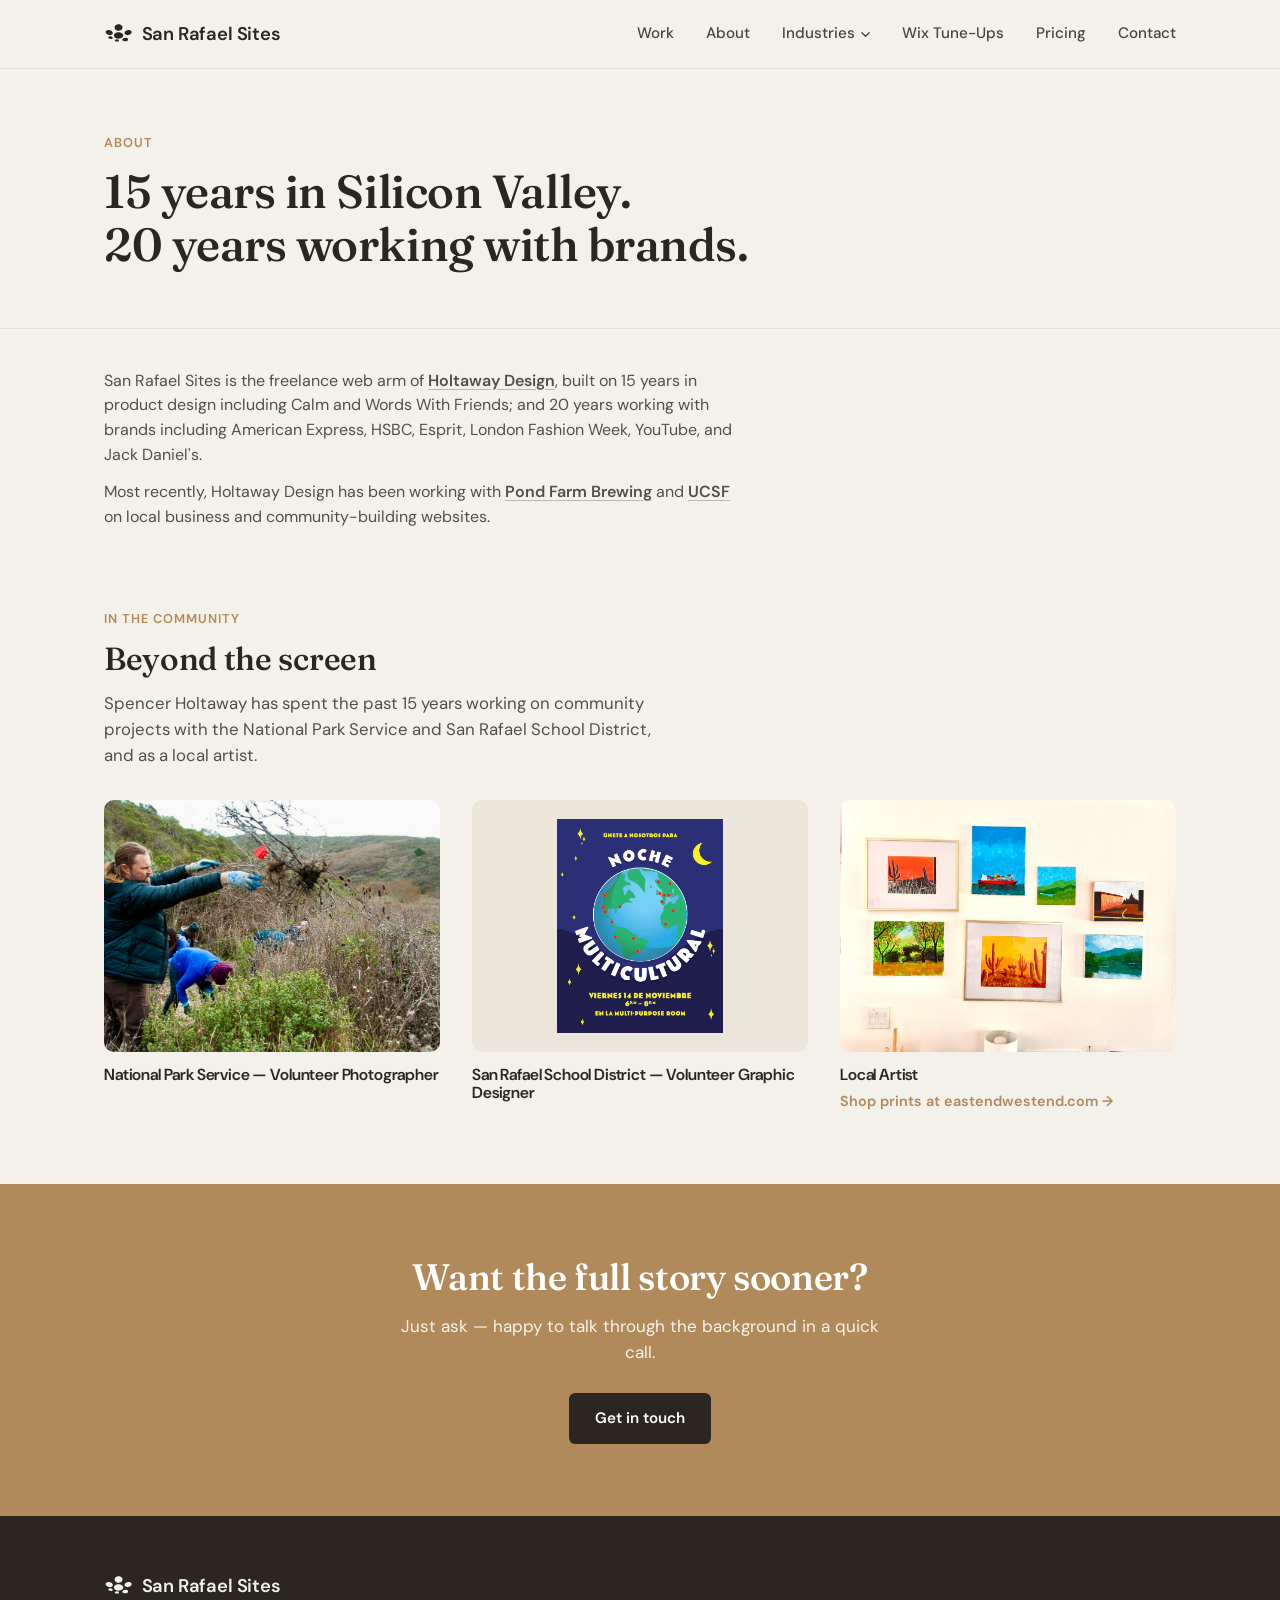
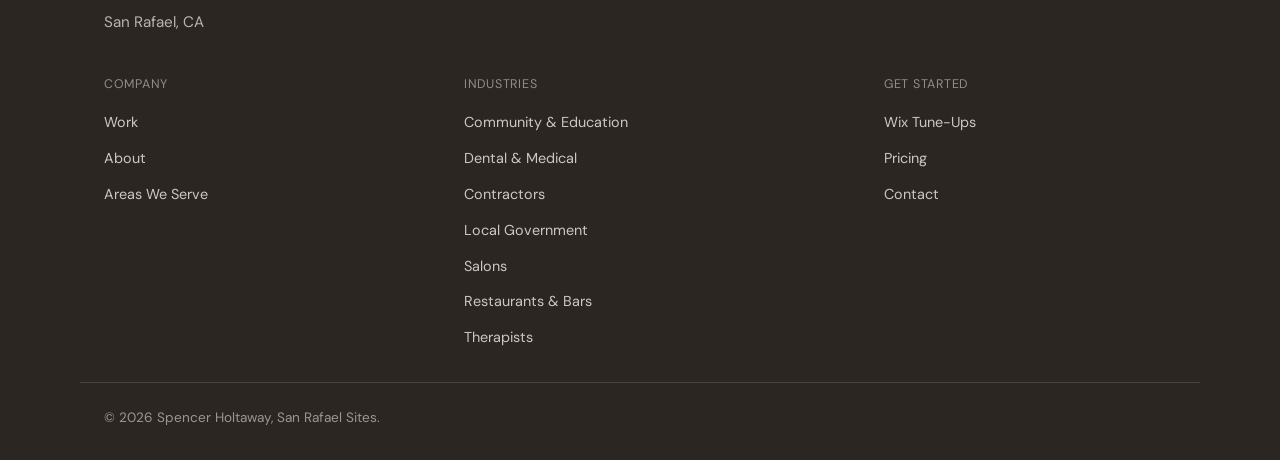
==== commit cc60faa9: "Add "freelance" to positioning copy across site Updates meta descriptions, OG/Twitter tags, JSON-LD," ====
--- a/about/index.html
+++ b/about/index.html
@@ -1,31 +1,46 @@
 <!DOCTYPE html>
 <html lang="en">
 <head>
-  <!-- Google tag (gtag.js) -->
-  <script async src="https://www.googletagmanager.com/gtag/js?id=G-Z8TMT9YLQB"></script>
+  <!-- Google tag (gtag.js) — disabled on localhost/local dev so testing doesn't pollute GA4/Ads data -->
   <script>
     window.dataLayer = window.dataLayer || [];
     function gtag(){dataLayer.push(arguments);}
     gtag("js", new Date());
-    gtag("config", "G-Z8TMT9YLQB");
+    (function () {
+      var host = location.hostname;
+      var isLocal = host === "localhost" || host === "127.0.0.1" || host === "::1" || location.protocol === "file:";
+      if (isLocal) {
+        // Belt-and-suspenders: block via the official opt-out flag, but
+        // more importantly, never call gtag("config", ...) at all — the
+        // config call itself is what fires Ads remarketing/conversion
+        // pixels (rmkt/collect, ccm/collect), which ga-disable-<ID> does
+        // NOT prevent.
+        window["ga-disable-G-Z8TMT9YLQB"] = true;
+        window["ga-disable-AW-18371892051"] = true;
+        return;
+      }
+      gtag("config", "G-Z8TMT9YLQB");
+      gtag("config", "AW-18371892051");
+    })();
   </script>
+  <script async src="https://www.googletagmanager.com/gtag/js?id=G-Z8TMT9YLQB"></script>
 
   <meta charset="UTF-8">
   <meta name="viewport" content="width=device-width, initial-scale=1.0">
   <title>About | San Rafael Sites</title>
-  <meta name="description" content="San Rafael Sites is a small web design studio in San Rafael, CA — 15 years in Silicon Valley, 20 years working with brands.">
+  <meta name="description" content="San Rafael Sites is a freelance web design studio in San Rafael, CA — 15 years in Silicon Valley, 20 years working with brands.">
   <link rel="canonical" href="https://www.sanrafaelsites.com/about/">
   <link rel="icon" type="image/svg+xml" href="/assets/img/favicon.svg">
 
   <meta property="og:type" content="website">
   <meta property="og:site_name" content="San Rafael Sites">
   <meta property="og:title" content="About | San Rafael Sites">
-  <meta property="og:description" content="San Rafael Sites is a small web design studio in San Rafael, CA — 15 years in Silicon Valley, 20 years working with brands.">
+  <meta property="og:description" content="San Rafael Sites is a freelance web design studio in San Rafael, CA — 15 years in Silicon Valley, 20 years working with brands.">
   <meta property="og:url" content="https://www.sanrafaelsites.com/about/">
   <meta property="og:image" content="https://www.sanrafaelsites.com/assets/img/social/og-image.png">
   <meta name="twitter:card" content="summary_large_image">
   <meta name="twitter:title" content="About | San Rafael Sites">
-  <meta name="twitter:description" content="San Rafael Sites is a small web design studio in San Rafael, CA — 15 years in Silicon Valley, 20 years working with brands.">
+  <meta name="twitter:description" content="San Rafael Sites is a freelance web design studio in San Rafael, CA — 15 years in Silicon Valley, 20 years working with brands.">
   <meta name="twitter:image" content="https://www.sanrafaelsites.com/assets/img/social/og-image.png">
 
   <link rel="preconnect" href="https://fonts.googleapis.com">
@@ -39,7 +54,7 @@
     "@context": "https://schema.org",
     "@type": "ProfessionalService",
     "name": "San Rafael Sites",
-    "description": "San Rafael Sites is a small web design studio in San Rafael, CA — 15 years in Silicon Valley, 20 years working with brands.",
+    "description": "San Rafael Sites is a freelance web design studio in San Rafael, CA — 15 years in Silicon Valley, 20 years working with brands.",
     "url": "https://www.sanrafaelsites.com/about/",
     "image": "https://www.sanrafaelsites.com/assets/img/social/og-image.png",
     "email": "sanrafaelsites@holtawaydesign.com",
@@ -119,7 +134,7 @@
 
     <section class="credibility-anchor">
       <div class="wrap">
-        <p>San Rafael Sites is the web arm of <a href="https://www.holtawaydesign.com" target="_blank" rel="noopener">Holtaway Design<span class="sr-only"> (opens in a new tab)</span></a>, built on 15 years in product design including Calm and Words With Friends; and 20 years working with brands including American Express, HSBC, Esprit, London Fashion Week, YouTube, and Jack Daniel's.</p>
+        <p>San Rafael Sites is the freelance web arm of <a href="https://www.holtawaydesign.com" target="_blank" rel="noopener">Holtaway Design<span class="sr-only"> (opens in a new tab)</span></a>, built on 15 years in product design including Calm and Words With Friends; and 20 years working with brands including American Express, HSBC, Esprit, London Fashion Week, YouTube, and Jack Daniel's.</p>
         <p>Most recently, Holtaway Design has been working with <a href="/work/#pond-farm">Pond Farm Brewing</a> and <a href="/work/#ucsf-liver-expo">UCSF</a> on local business and community-building websites.</p>
       </div>
     </section>
--- a/styles.css
+++ b/styles.css
@@ -563,11 +563,15 @@
 }
 .pricing__industry-name {
   font-family: var(--font-head);
+  font-variation-settings: "WONK" 0.4, "opsz" 40;
+  font-weight: 550;
   font-size: 1.4rem;
   color: var(--off-white);
 }
 .pricing__industry-price {
   font-family: var(--font-head);
+  font-variation-settings: "WONK" 0.4, "opsz" 40;
+  font-weight: 550;
   font-size: 1.5rem;
   color: var(--gold);
 }
@@ -640,6 +644,13 @@
   font-size: 0.9rem;
   opacity: 0.65;
   max-width: 560px;
+}
+.pricing__philosophy-link {
+  margin-top: 1rem;
+  font-size: 0.95rem;
+}
+.pricing__philosophy-link a {
+  font-weight: 600;
 }
 
 .pricing__base {
